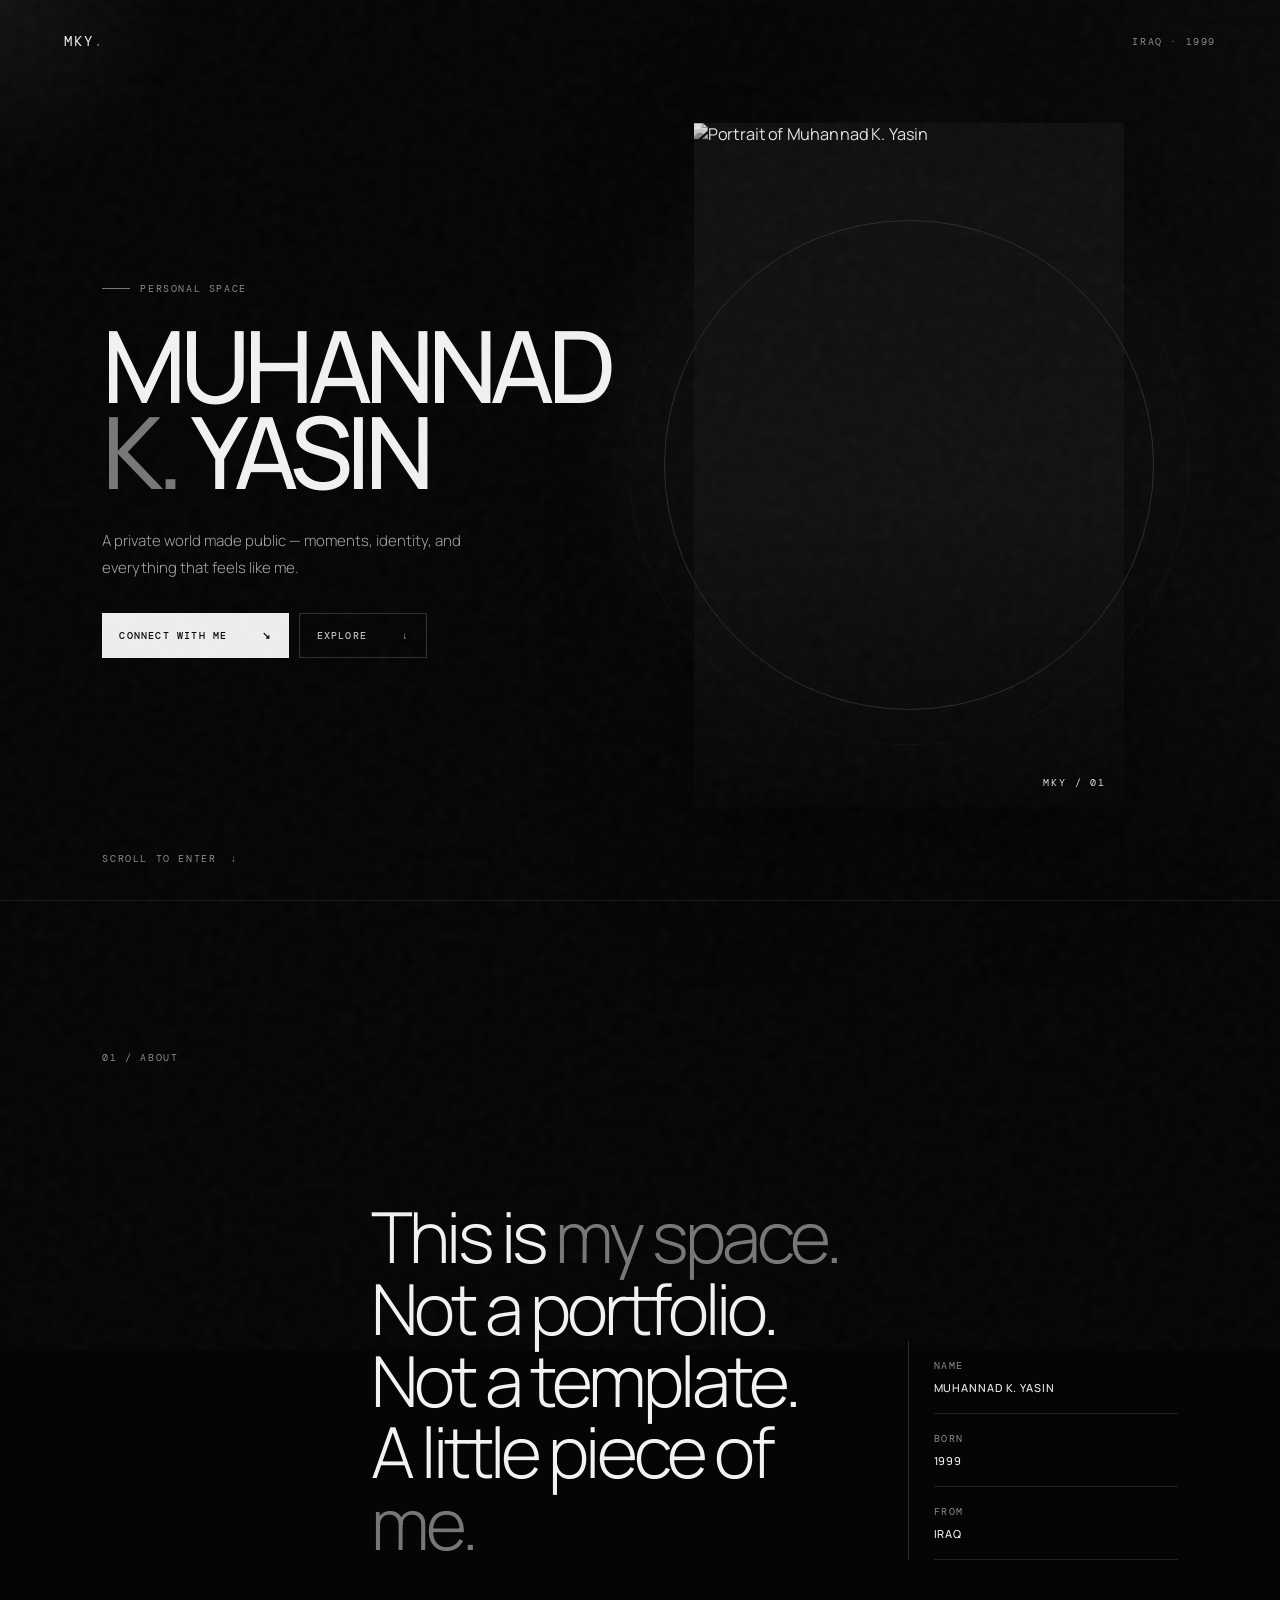
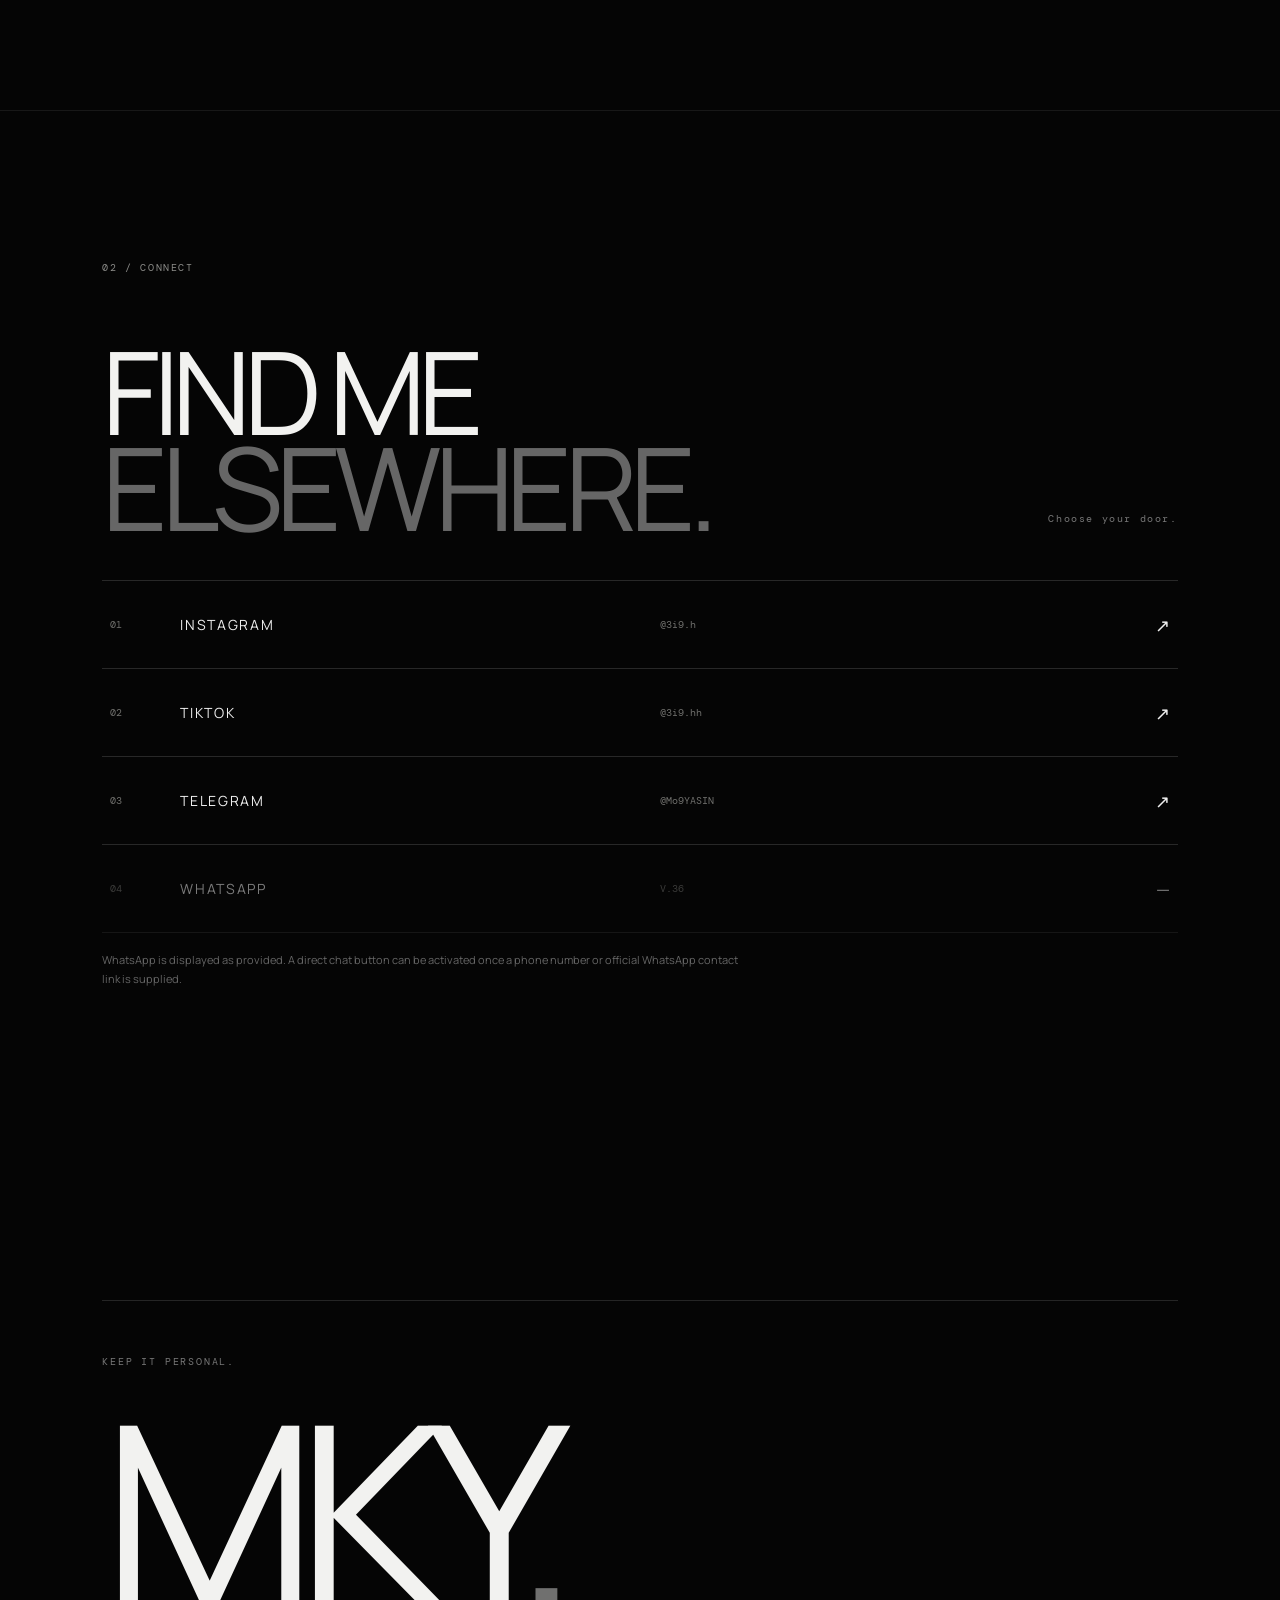
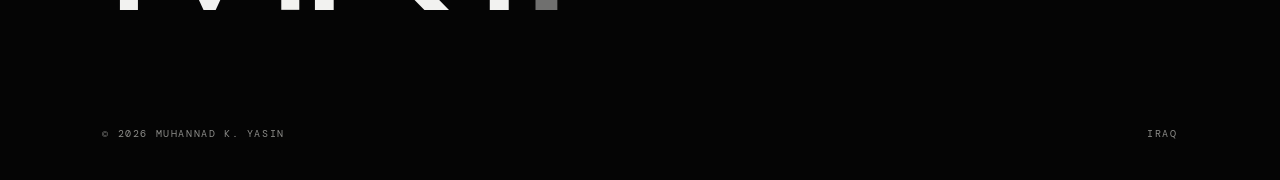
==== index.html @ 791cf851 "Add files via upload" ====
<!doctype html>
<html lang="en">
<head>
  <meta charset="utf-8">
  <meta name="viewport" content="width=device-width,initial-scale=1,viewport-fit=cover">
  <meta name="theme-color" content="#050505">
  <meta name="description" content="MUHANNAD K. YASIN — personal space. 1999 · Iraq.">
  <title>MUHANNAD K. YASIN</title>
  <link rel="preconnect" href="https://fonts.googleapis.com">
  <link rel="preconnect" href="https://fonts.gstatic.com" crossorigin>
  <link href="https://fonts.googleapis.com/css2?family=DM+Mono:wght@400;500&family=Manrope:wght@300;400;500;600;700&display=swap" rel="stylesheet">
  <link rel="stylesheet" href="style.css">
</head>
<body>
  <div class="grain"></div>
  <div class="cursor-glow"></div>

  <header class="topbar">
    <div class="mark">MKY<span>.</span></div>
    <div class="top-meta">IRAQ · 1999</div>
  </header>

  <main>
    <section class="hero" id="home">
      <div class="hero-copy">
        <p class="eyebrow"><span></span> PERSONAL SPACE</p>
        <h1>MUHANNAD<br><em>K.</em> YASIN</h1>
        <p class="intro">A private world made public — moments, identity, and everything that feels like me.</p>
        <div class="hero-actions">
          <a href="#connect" class="btn primary">CONNECT WITH ME <b>↘</b></a>
          <a href="#about" class="btn ghost">EXPLORE <b>↓</b></a>
        </div>
      </div>

      <div class="portrait-wrap">
        <div class="portrait-frame">
          <img src="assets/portrait.jpg" alt="Portrait of Muhannad K. Yasin">
          <div class="portrait-label">MKY / 01</div>
        </div>
        <div class="orbit orbit-a"></div>
        <div class="orbit orbit-b"></div>
      </div>

      <div class="scroll-note">SCROLL TO ENTER <span>↓</span></div>
    </section>

    <section class="statement" id="about">
      <div class="section-tag">01 / ABOUT</div>
      <div class="statement-content">
        <p class="big-copy">This is <span>my space.</span><br>Not a portfolio.<br>Not a template.<br>A little piece of <span>me.</span></p>
        <div class="details">
          <div><small>NAME</small><strong>MUHANNAD K. YASIN</strong></div>
          <div><small>BORN</small><strong>1999</strong></div>
          <div><small>FROM</small><strong>IRAQ</strong></div>
        </div>
      </div>
    </section>

    <section class="connect" id="connect">
      <div class="section-tag">02 / CONNECT</div>
      <div class="connect-head">
        <h2>FIND ME<br><i>ELSEWHERE.</i></h2>
        <p>Choose your door.</p>
      </div>

      <div class="social-grid">
        <a class="social-card" href="https://instagram.com/3i9.h" target="_blank" rel="noopener">
          <span class="num">01</span><span class="social-name">INSTAGRAM</span><span class="handle">@3i9.h</span><b>↗</b>
        </a>
        <a class="social-card" href="https://www.tiktok.com/@3i9.hh" target="_blank" rel="noopener">
          <span class="num">02</span><span class="social-name">TIKTOK</span><span class="handle">@3i9.hh</span><b>↗</b>
        </a>
        <a class="social-card" href="https://t.me/Mo9YASIN" target="_blank" rel="noopener">
          <span class="num">03</span><span class="social-name">TELEGRAM</span><span class="handle">@Mo9YASIN</span><b>↗</b>
        </a>
        <div class="social-card disabled">
          <span class="num">04</span><span class="social-name">WHATSAPP</span><span class="handle">V.36</span><b>—</b>
        </div>
      </div>
      <p class="whatsapp-note">WhatsApp is displayed as provided. A direct chat button can be activated once a phone number or official WhatsApp contact link is supplied.</p>
    </section>

    <section class="closing">
      <div class="closing-line"></div>
      <p>KEEP IT PERSONAL.</p>
      <h2>MKY<span>.</span></h2>
      <div class="footer-meta"><span>© 2026 MUHANNAD K. YASIN</span><span>IRAQ</span></div>
    </section>
  </main>

  <script src="script.js"></script>
</body>
</html>
---- style.css ----
*{box-sizing:border-box}html{scroll-behavior:smooth}body{margin:0;background:#050505;color:#f2f2f0;font-family:Manrope,Arial,sans-serif;overflow-x:hidden}.grain{position:fixed;inset:-50%;z-index:20;pointer-events:none;opacity:.045;background-image:url("data:image/svg+xml,%3Csvg viewBox='0 0 180 180' xmlns='http://www.w3.org/2000/svg'%3E%3Cfilter id='n'%3E%3CfeTurbulence type='fractalNoise' baseFrequency='.85' numOctaves='4' stitchTiles='stitch'/%3E%3C/filter%3E%3Crect width='100%25' height='100%25' filter='url(%23n)' opacity='.8'/%3E%3C/svg%3E");animation:grain .18s steps(2) infinite}.cursor-glow{position:fixed;width:420px;height:420px;border-radius:50%;pointer-events:none;background:radial-gradient(circle,rgba(255,255,255,.055),transparent 65%);transform:translate(-50%,-50%);z-index:1}.topbar{height:82px;padding:0 5vw;display:flex;align-items:center;justify-content:space-between;position:absolute;top:0;left:0;right:0;z-index:5}.mark{font-family:"DM Mono",monospace;font-size:14px;letter-spacing:.15em}.mark span,.closing h2 span{opacity:.45}.top-meta,.eyebrow,.section-tag,.scroll-note,.footer-meta,small{font-family:"DM Mono",monospace;font-size:10px;letter-spacing:.16em;color:#8b8b88}.hero{min-height:100svh;position:relative;display:grid;grid-template-columns:1fr 1fr;align-items:center;padding:100px 8vw 70px;isolation:isolate}.hero:before{content:"";position:absolute;inset:0;background:radial-gradient(circle at 70% 46%,#202020 0,transparent 32%),linear-gradient(110deg,#050505 45%,#0b0b0b);z-index:-2}.hero:after{content:"";position:absolute;left:0;right:0;bottom:0;height:35%;background:linear-gradient(transparent,#050505);z-index:-1}.hero-copy{position:relative;z-index:2}.eyebrow{display:flex;align-items:center;gap:10px;margin-bottom:28px}.eyebrow span{display:inline-block;width:28px;height:1px;background:#777}.hero h1{font-size:clamp(48px,7.8vw,120px);line-height:.86;letter-spacing:-.065em;margin:0;font-weight:500}.hero h1 em{font-style:normal;color:#777}.intro{max-width:420px;margin:32px 0;color:#a6a6a2;font-size:15px;line-height:1.8;font-weight:300}.hero-actions{display:flex;gap:10px;flex-wrap:wrap}.btn{display:inline-flex;gap:35px;align-items:center;padding:15px 17px;text-decoration:none;font:500 10px "DM Mono",monospace;letter-spacing:.12em;transition:.3s}.btn.primary{background:#eee;color:#090909}.btn.ghost{border:1px solid #303030;color:#bbb}.btn:hover{transform:translateY(-3px);filter:brightness(1.1)}.portrait-wrap{height:min(76vh,720px);position:relative;display:flex;align-items:center;justify-content:center}.portrait-frame{height:100%;width:min(34vw,430px);position:relative;overflow:hidden;background:#111;box-shadow:0 30px 100px rgba(0,0,0,.6)}.portrait-frame:after{content:"";position:absolute;inset:0;background:linear-gradient(180deg,rgba(0,0,0,.1),transparent 55%,rgba(0,0,0,.65));pointer-events:none}.portrait-frame img{width:100%;height:100%;object-fit:cover;object-position:center;filter:grayscale(1) contrast(1.06);transform:scale(1.02);transition:transform 1.2s cubic-bezier(.2,.8,.2,1)}.portrait-frame:hover img{transform:scale(1.06)}.portrait-label{position:absolute;bottom:18px;right:18px;z-index:2;font:10px "DM Mono";letter-spacing:.18em;color:#ddd}.orbit{position:absolute;border:1px solid #2b2b2b;border-radius:50%;pointer-events:none}.orbit-a{width:calc(min(34vw,430px) + 60px);height:calc(min(34vw,430px) + 60px);animation:spin 22s linear infinite}.orbit-b{width:calc(min(34vw,430px) + 130px);height:calc(min(34vw,430px) + 130px);border-style:dashed;opacity:.35;animation:spin 35s linear infinite reverse}.scroll-note{position:absolute;bottom:35px;left:8vw;display:flex;gap:14px}.statement,.connect{padding:150px 8vw;border-top:1px solid #181818}.statement{min-height:90vh;display:grid;grid-template-columns:25% 75%}.statement-content{display:grid;grid-template-columns:1fr 270px;gap:60px;align-items:end}.big-copy{font-size:clamp(38px,5.5vw,82px);line-height:1.02;letter-spacing:-.055em;margin:0;font-weight:300}.big-copy span{color:#777}.details{border-left:1px solid #292929;padding-left:25px}.details div{padding:18px 0;border-bottom:1px solid #202020;display:flex;flex-direction:column;gap:8px}.details strong{font-size:11px;font-weight:500;letter-spacing:.08em}.connect-head{display:flex;align-items:end;justify-content:space-between;margin:70px 0 45px}.connect h2{font-size:clamp(55px,9vw,125px);line-height:.83;letter-spacing:-.065em;font-weight:400;margin:0}.connect h2 i{font-style:normal;color:#666}.connect-head p{color:#777;font:10px "DM Mono";letter-spacing:.16em}.social-grid{border-top:1px solid #282828}.social-card{display:grid;grid-template-columns:70px 1fr 1fr 30px;align-items:center;min-height:88px;border-bottom:1px solid #282828;text-decoration:none;color:#eee;transition:.35s;padding:0 8px}.social-card:hover{background:#111;transform:translateX(8px)}.social-card .num,.social-card .handle{font:10px "DM Mono";color:#70706d}.social-name{font-size:14px;letter-spacing:.12em}.social-card b{font-weight:400;font-size:18px;text-align:right}.social-card.disabled{opacity:.5;cursor:default}.social-card.disabled:hover{transform:none;background:transparent}.whatsapp-note{color:#666;font-size:11px;line-height:1.7;max-width:650px;margin-top:18px}.closing{padding:150px 8vw 40px;min-height:70vh;display:flex;flex-direction:column;justify-content:space-between}.closing-line{width:100%;height:1px;background:#252525}.closing>p{font:10px "DM Mono";letter-spacing:.18em;color:#777}.closing h2{font-size:clamp(100px,20vw,300px);line-height:.7;letter-spacing:-.08em;font-weight:400;margin:0}.footer-meta{display:flex;justify-content:space-between;margin-top:80px}@keyframes grain{0%{transform:translate(0,0)}25%{transform:translate(2%,-1%)}50%{transform:translate(-1%,2%)}75%{transform:translate(1%,1%)}100%{transform:translate(-2%,-2%)}}@keyframes spin{to{transform:rotate(360deg)}}@media(max-width:800px){.topbar{padding:0 6vw}.hero{grid-template-columns:1fr;padding:110px 6vw 70px;min-height:100svh}.hero-copy{align-self:end;margin-bottom:35px}.portrait-wrap{position:absolute;inset:100px 6vw 170px auto;width:58vw;height:auto;opacity:.7;z-index:0}.portrait-frame{width:100%;height:100%;min-height:430px}.orbit-a{width:calc(58vw + 30px);height:calc(58vw + 30px)}.orbit-b{width:calc(58vw + 80px);height:calc(58vw + 80px)}.hero-copy:after{content:"";position:absolute;left:-10vw;right:-10vw;bottom:-70px;height:350px;background:linear-gradient(transparent,#050505 70%);z-index:-1}.hero h1{font-size:clamp(47px,14vw,78px)}.intro{font-size:13px;max-width:310px}.scroll-note{left:6vw}.statement,.connect{padding:100px 6vw}.statement{display:block}.statement-content{display:block;margin-top:70px}.big-copy{font-size:clamp(42px,12vw,65px)}.details{margin-top:70px}.connect-head{display:block;margin:60px 0 35px}.connect-head p{margin-top:30px}.social-card{grid-template-columns:45px 1fr 1fr 25px;min-height:76px}.social-name{font-size:11px}.social-card .handle{font-size:9px}.closing{padding:100px 6vw 30px;min-height:55vh}.footer-meta{margin-top:55px;font-size:8px}.cursor-glow{display:none}}
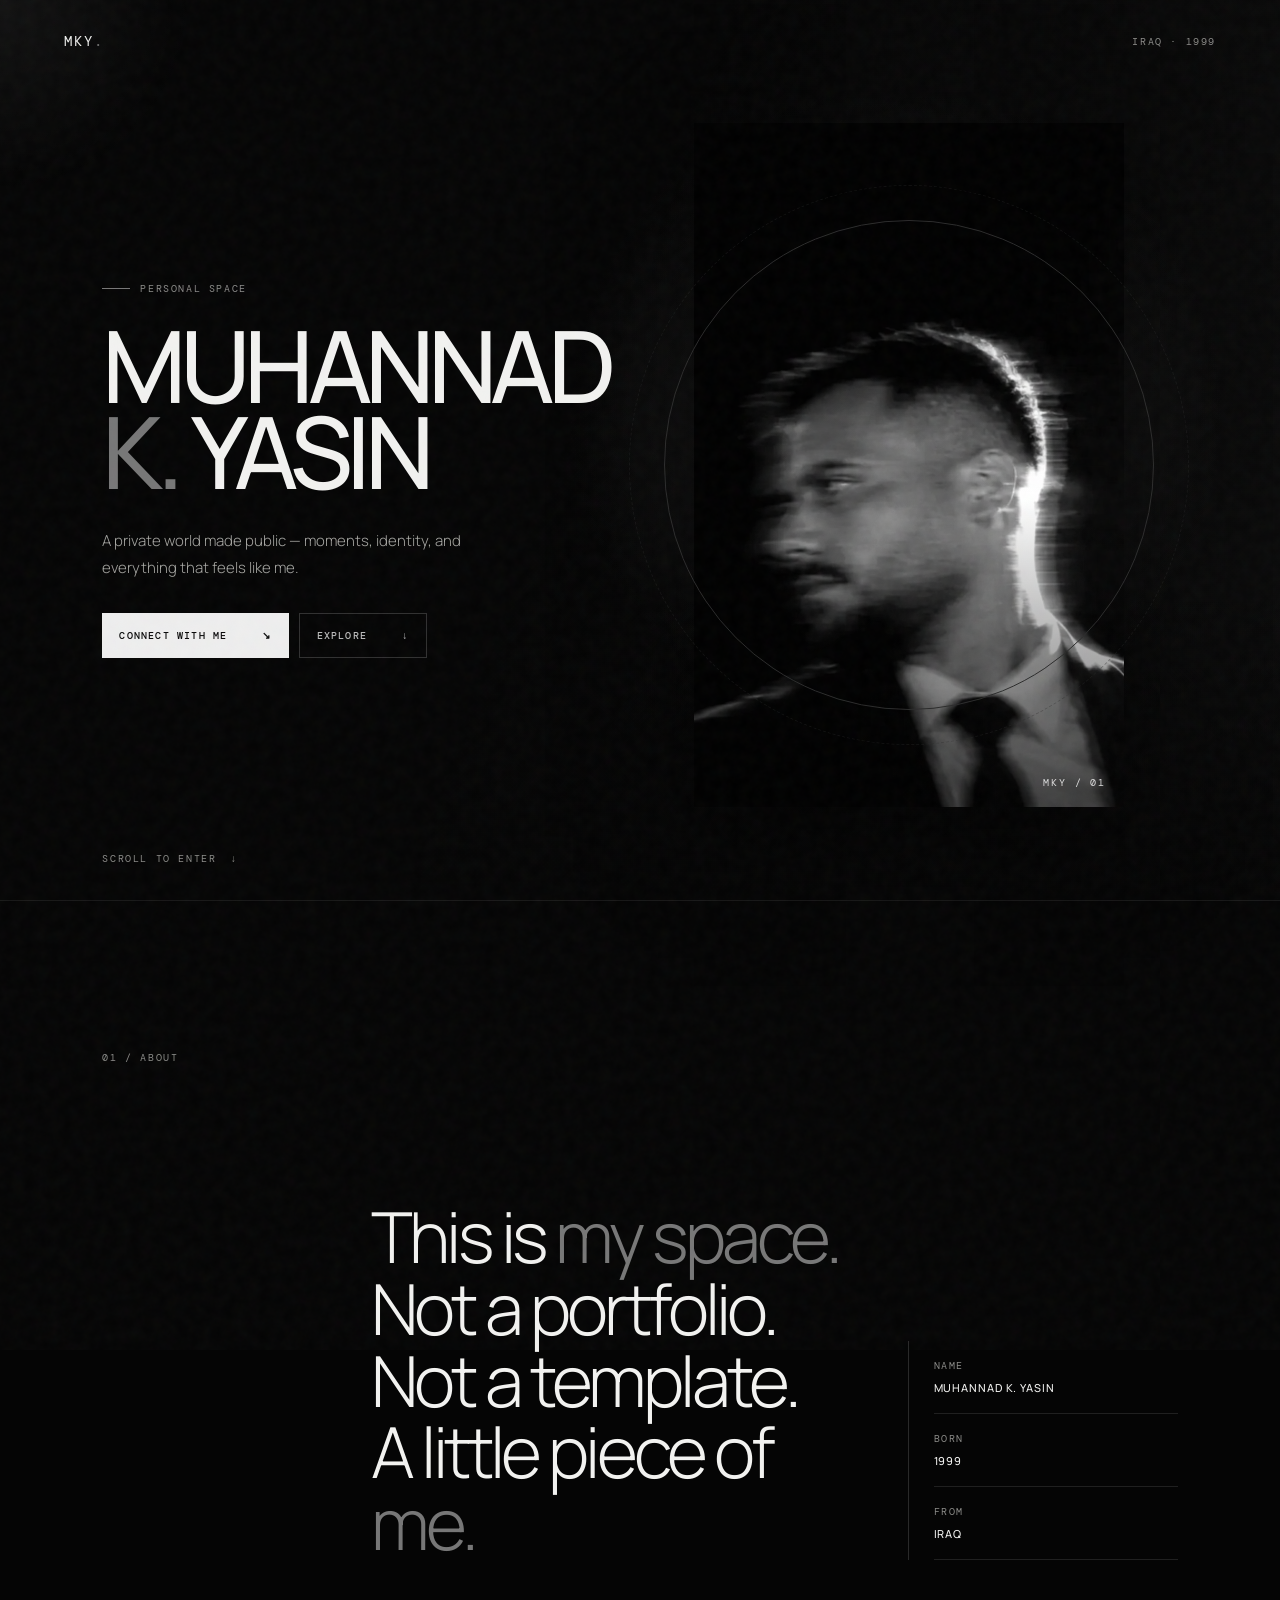
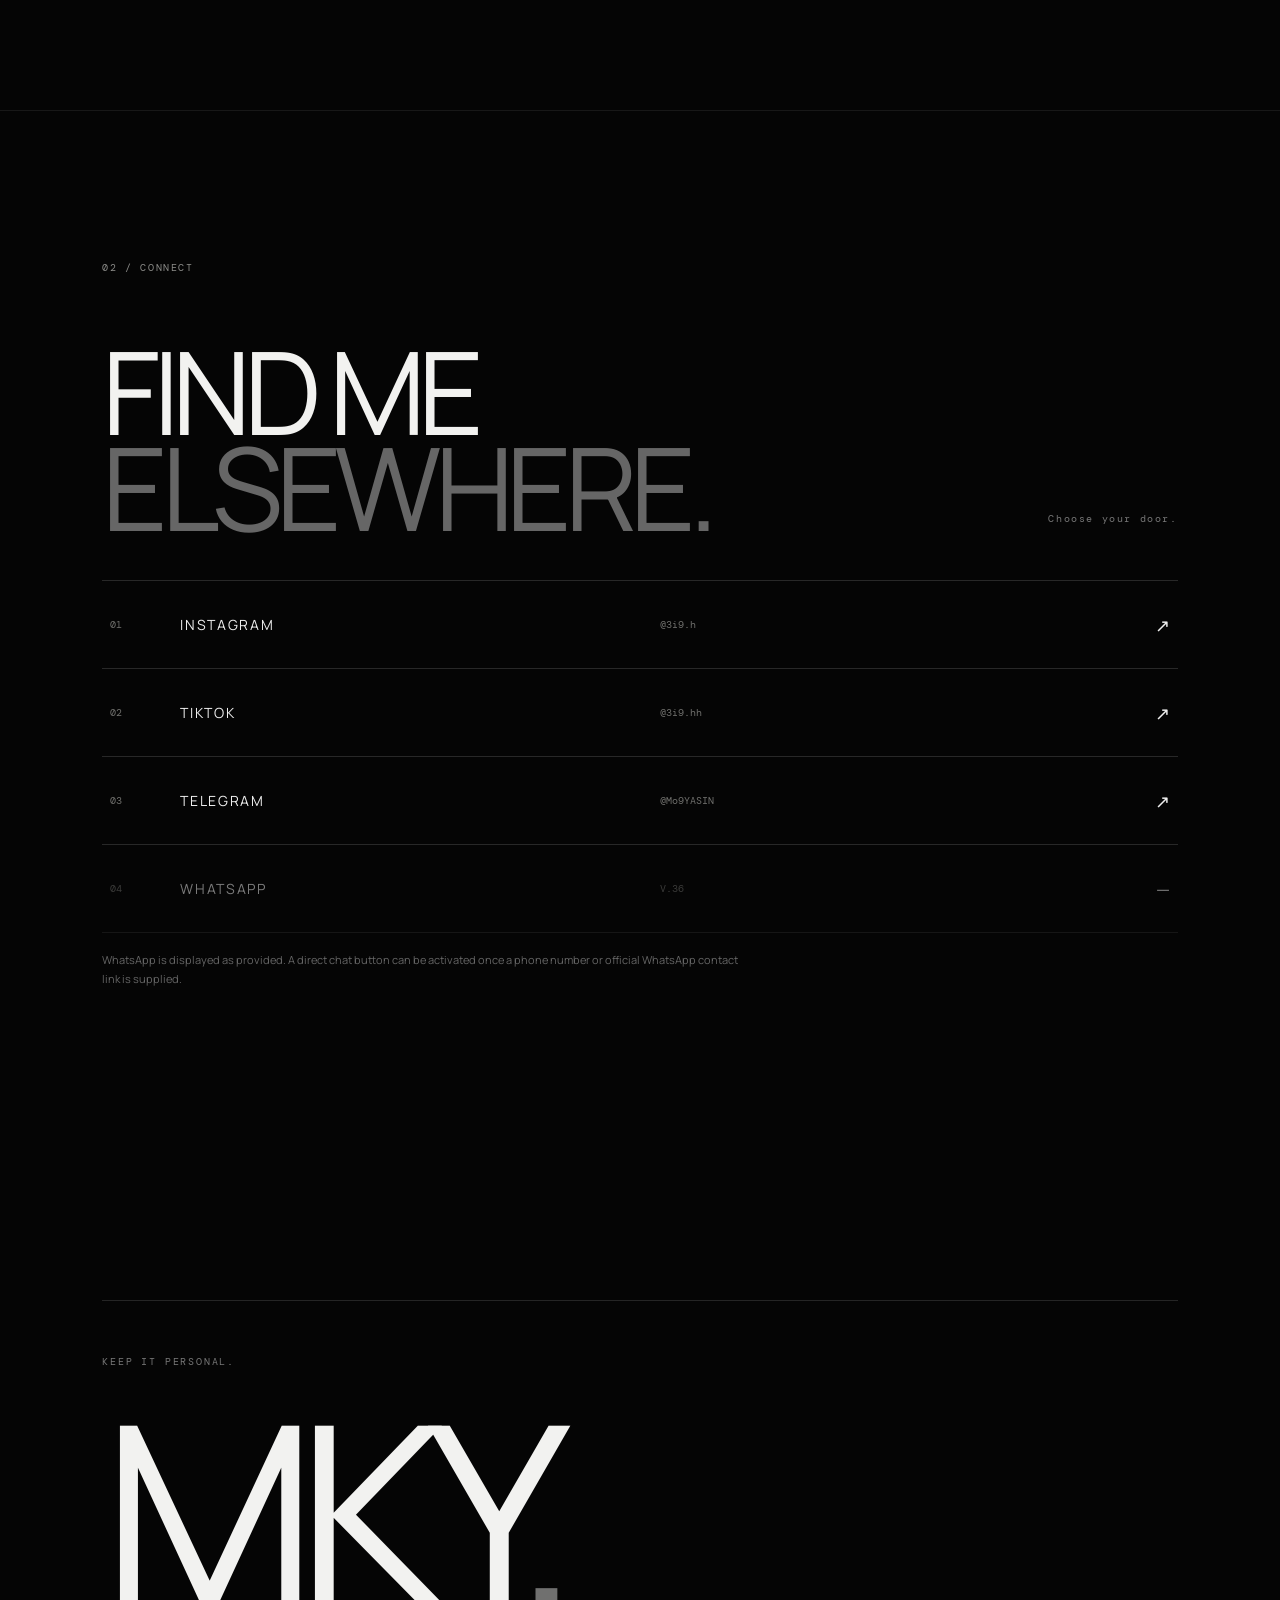
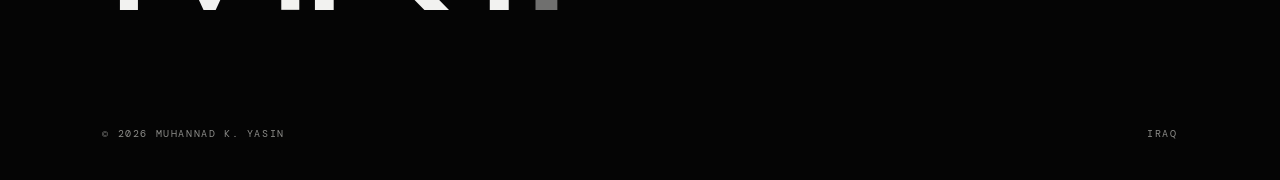
==== commit df7920dd: "Update image source path for portrait" ====
--- a/index.html
+++ b/index.html
@@ -34,7 +34,7 @@
 
       <div class="portrait-wrap">
         <div class="portrait-frame">
-          <img src="assets/portrait.jpg" alt="Portrait of Muhannad K. Yasin">
+          <img src="/portrait.jpg" alt="Portrait of Muhannad K. Yasin">
           <div class="portrait-label">MKY / 01</div>
         </div>
         <div class="orbit orbit-a"></div>
